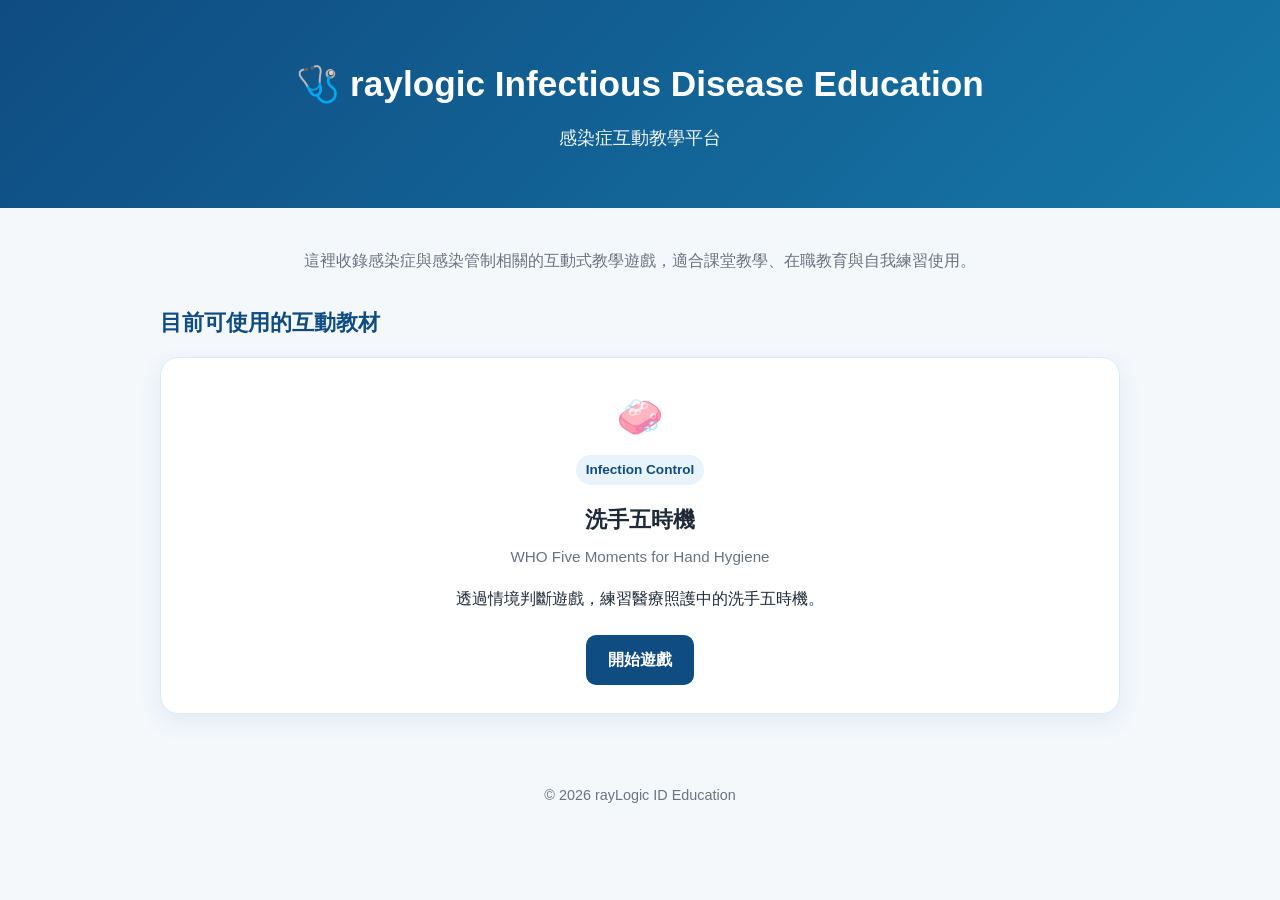
==== index.html @ b6603755 "Update index.html 修正標題" ====
<!DOCTYPE html>
<html lang="zh-Hant">
<head>
  <meta charset="UTF-8" />
  <meta name="viewport" content="width=device-width, initial-scale=1.0" />
  <title>RayLogic ID Education</title>
  <style>
    :root {
      --primary: #0f4c81;
      --primary-light: #e8f3fb;
      --text: #1f2937;
      --muted: #6b7280;
      --background: #f4f8fb;
      --card: #ffffff;
      --border: #dbeafe;
    }

    * {
      box-sizing: border-box;
    }

    body {
      margin: 0;
      font-family: Arial, "Noto Sans TC", "Microsoft JhengHei", sans-serif;
      background: var(--background);
      color: var(--text);
      line-height: 1.6;
    }

    header {
      background: linear-gradient(135deg, #0f4c81, #1677a8);
      color: white;
      padding: 56px 20px;
      text-align: center;
    }

    header h1 {
      margin: 0 0 12px;
      font-size: 2.2rem;
    }

    header p {
      margin: 0;
      font-size: 1.1rem;
      opacity: 0.95;
    }

    main {
      max-width: 1000px;
      margin: 40px auto;
      padding: 0 20px;
    }

    .intro {
      text-align: center;
      margin-bottom: 28px;
      color: var(--muted);
    }

    .section-title {
      margin: 32px 0 16px;
      font-size: 1.35rem;
      color: var(--primary);
    }

    .grid {
      display: grid;
      grid-template-columns: repeat(auto-fit, minmax(260px, 1fr));
      gap: 20px;
    }

    .card {
      background: var(--card);
      border: 1px solid var(--border);
      border-radius: 18px;
      padding: 28px;
      box-shadow: 0 8px 24px rgba(15, 76, 129, 0.08);
      transition: transform 0.2s ease, box-shadow 0.2s ease;

      text-align: center;
    }

    .card:hover {
      transform: translateY(-3px);
      box-shadow: 0 12px 30px rgba(15, 76, 129, 0.14);
    }

    .emoji {
      font-size: 2.4rem;
      margin-bottom: 8px;
    }

    .card h3 {
      margin: 0 0 8px;
      font-size: 1.35rem;
    }

    .card .subtitle {
      margin: 0 0 14px;
      color: var(--muted);
      font-size: 0.95rem;
    }

    .tag {
      display: inline-block;
      margin-bottom: 18px;
      padding: 4px 10px;
      background: var(--primary-light);
      color: var(--primary);
      border-radius: 999px;
      font-size: 0.85rem;
      font-weight: 700;
    }

    .button {
      display: inline-block;
      margin-top: 8px;
      padding: 12px 22px;
      background: var(--primary);
      color: white;
      text-decoration: none;
      border-radius: 10px;
      font-weight: 700;
    }

    .button:hover {
      background: #16629d;
    }

    .note {
      margin-top: 34px;
      padding: 18px 20px;
      background: white;
      border-left: 5px solid var(--primary);
      border-radius: 12px;
      color: var(--muted);
      font-size: 0.95rem;
    }

    footer {
      text-align: center;
      color: var(--muted);
      padding: 30px 20px 40px;
      font-size: 0.9rem;
    }
  </style>
</head>
<body>

  <header>
    <h1>🩺 raylogic Infectious Disease Education</h1>
    <p>感染症互動教學平台</p>
  </header>

  <main>
    <p class="intro">
      這裡收錄感染症與感染管制相關的互動式教學遊戲，適合課堂教學、在職教育與自我練習使用。
    </p>

    <h2 class="section-title">目前可使用的互動教材</h2>

    <div class="grid">
      <article class="card">
        <div class="emoji">🧼</div>
        <span class="tag">Infection Control</span>
        <h3>洗手五時機</h3>
        <p class="subtitle">WHO Five Moments for Hand Hygiene</p>
        <p>透過情境判斷遊戲，練習醫療照護中的洗手五時機。</p>
        <a class="button" href="hand-hygiene/" target="_blank" rel="noopener norefeerrer">開始遊戲</a>
      </article>

      <!--
      之後新增遊戲時，複製下面這段，並修改：
      1. emoji
      2. tag
      3. h3 遊戲名稱
      4. subtitle
      5. 說明文字
      6. href 裡的資料夾名稱

      <article class="card">
        <div class="emoji">👕</div>
        <span class="tag">Infection Control</span>
        <h3>PPE 穿脫挑戰</h3>
        <p class="subtitle">Donning and Doffing Practice</p>
        <p>透過互動題目練習 PPE 穿脫順序與污染風險判斷。</p>
        <a class="button" href="ppe/" target="_blank" rel="noopener norefeerrer">開始遊戲</a>
      </article>
      -->
    </div>

  </main>

  <footer>
    © 2026 rayLogic ID Education
  </footer>

</body>
</html>
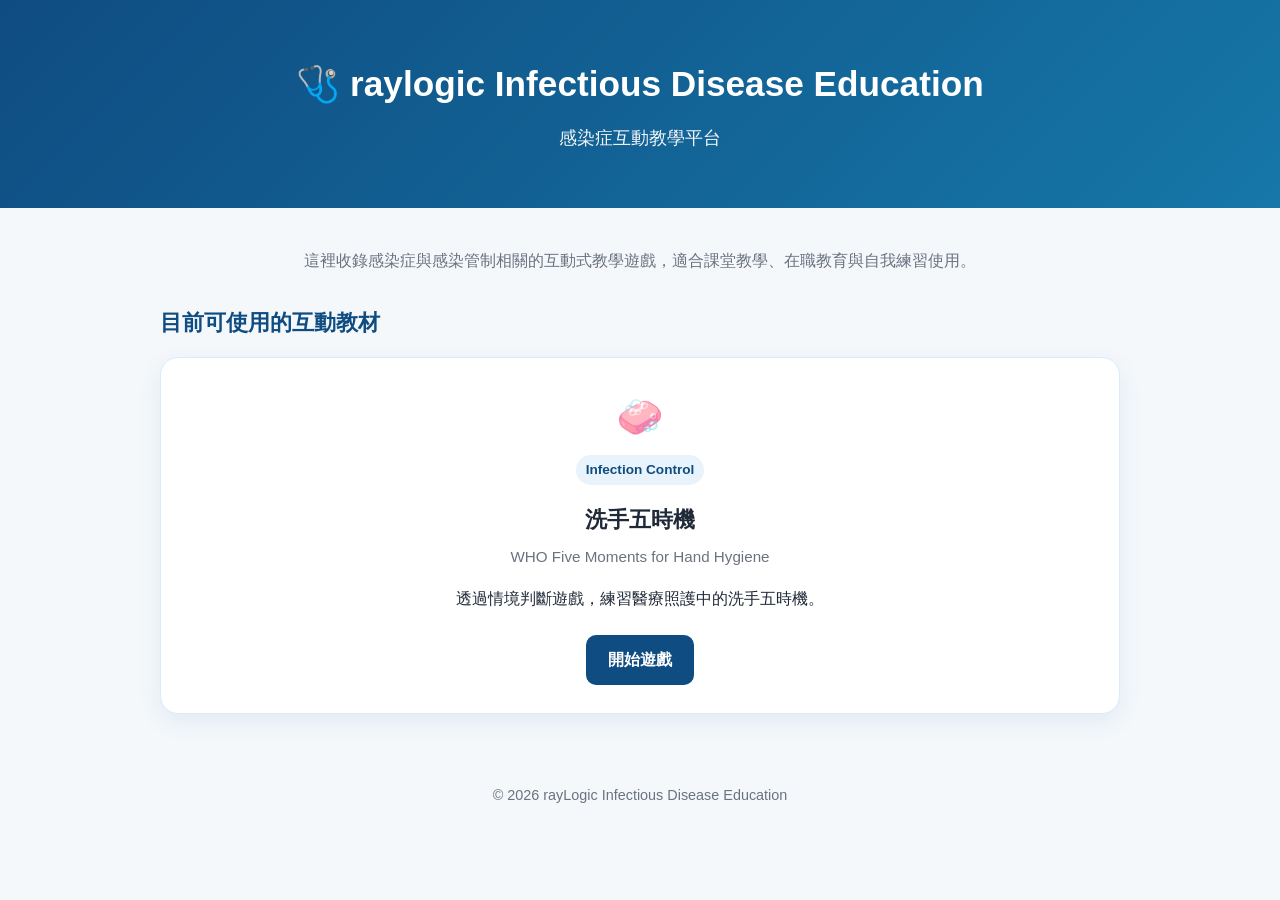
==== commit 191c257f: "Update index.html 修改標題" ====
--- a/index.html
+++ b/index.html
@@ -3,7 +3,7 @@
 <head>
   <meta charset="UTF-8" />
   <meta name="viewport" content="width=device-width, initial-scale=1.0" />
-  <title>RayLogic ID Education</title>
+  <title>raylogic Infectious Disease Education</title>
   <style>
     :root {
       --primary: #0f4c81;
@@ -192,7 +192,7 @@
   </main>
 
   <footer>
-    © 2026 rayLogic ID Education
+    © 2026 rayLogic Infectious Disease Education
   </footer>
 
 </body>
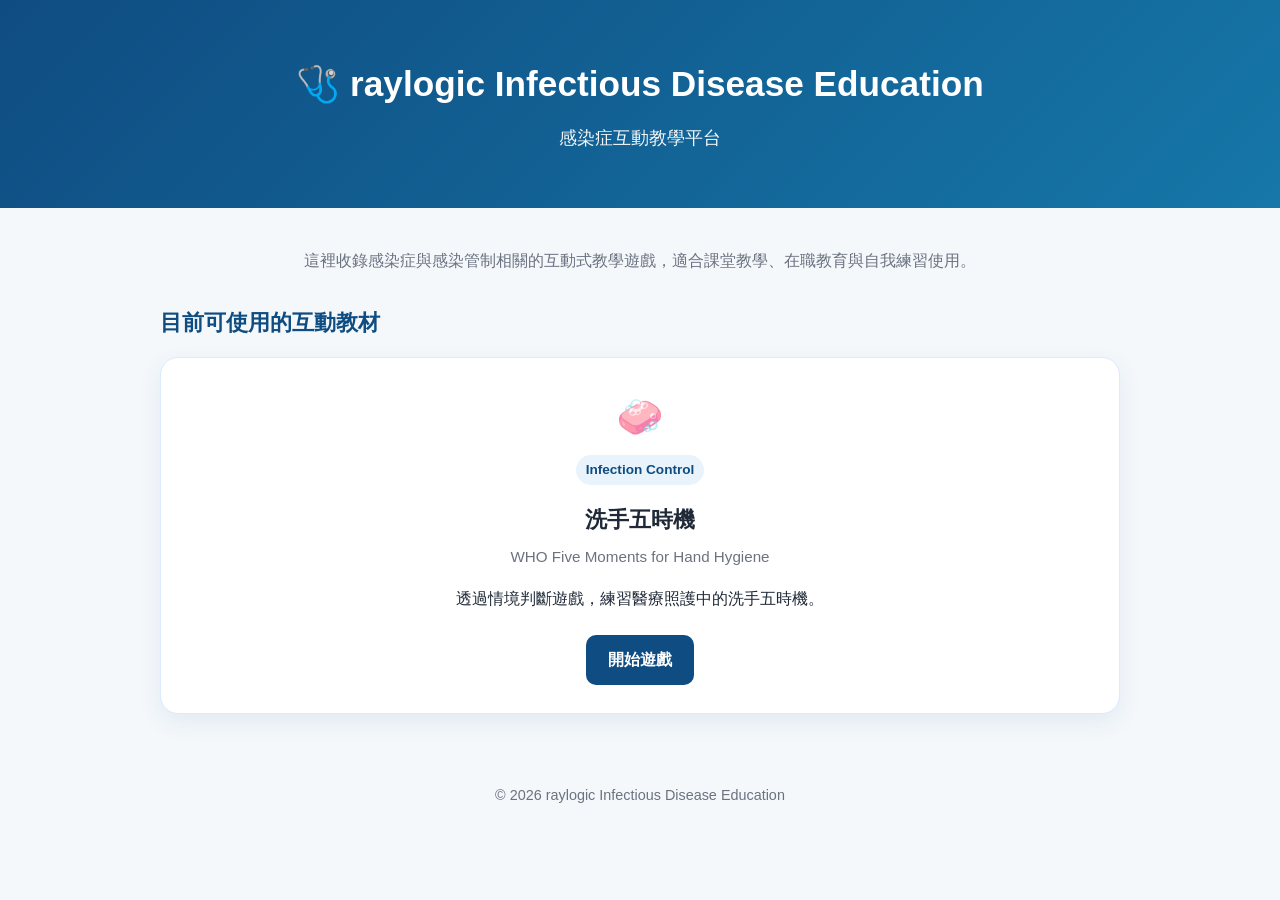
==== commit e9bb34d4: "Update index.html" ====
--- a/index.html
+++ b/index.html
@@ -192,7 +192,7 @@
   </main>
 
   <footer>
-    © 2026 rayLogic Infectious Disease Education
+    © 2026 raylogic Infectious Disease Education
   </footer>
 
 </body>
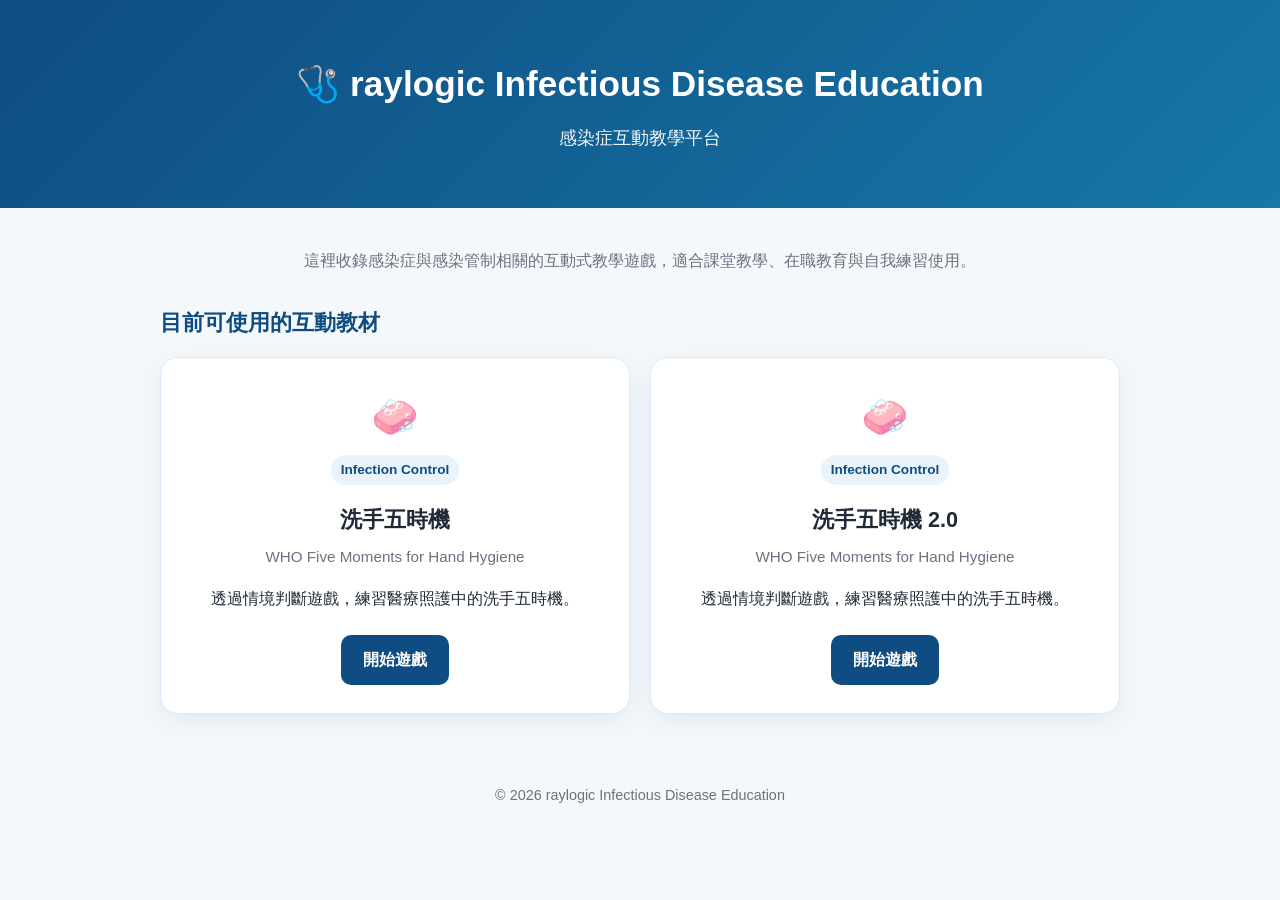
==== commit c754e731: "Update index.html 新增洗手五時機2.0" ====
--- a/index.html
+++ b/index.html
@@ -168,7 +168,14 @@
         <p>透過情境判斷遊戲，練習醫療照護中的洗手五時機。</p>
         <a class="button" href="hand-hygiene/" target="_blank" rel="noopener norefeerrer">開始遊戲</a>
       </article>
-
+      <article class="card">
+        <div class="emoji">🧼</div>
+        <span class="tag">Infection Control</span>
+        <h3>洗手五時機 2.0</h3>
+        <p class="subtitle">WHO Five Moments for Hand Hygiene</p>
+        <p>透過情境判斷遊戲，練習醫療照護中的洗手五時機。</p>
+        <a class="button" href="ppe/" target="_blank" rel="noopener norefeerrer">開始遊戲</a>
+      </article>
       <!--
       之後新增遊戲時，複製下面這段，並修改：
       1. emoji
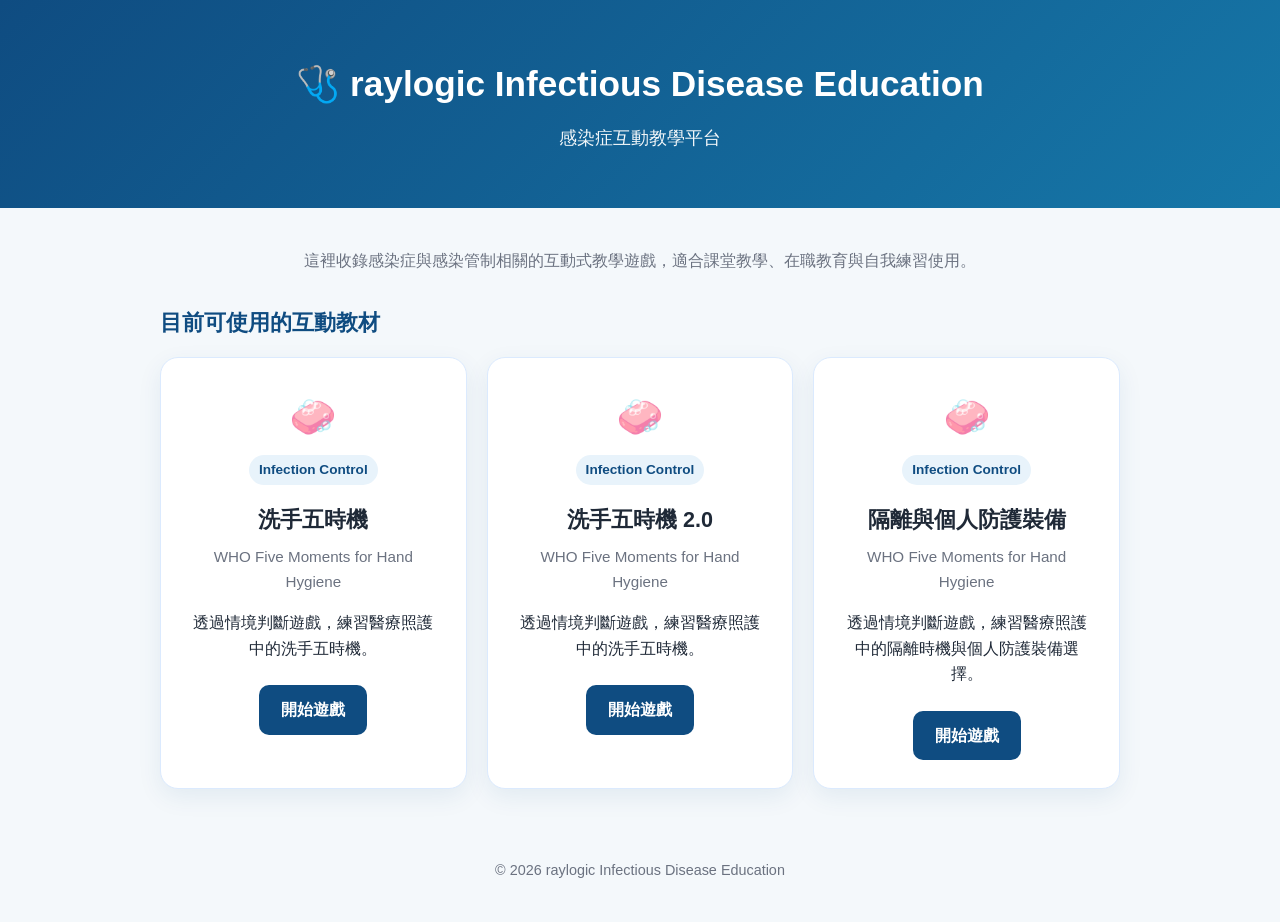
==== commit cc0e77aa: "Update index.html 新增隔離與個人防護裝備" ====
--- a/index.html
+++ b/index.html
@@ -174,7 +174,15 @@
         <h3>洗手五時機 2.0</h3>
         <p class="subtitle">WHO Five Moments for Hand Hygiene</p>
         <p>透過情境判斷遊戲，練習醫療照護中的洗手五時機。</p>
-        <a class="button" href="ppe/" target="_blank" rel="noopener norefeerrer">開始遊戲</a>
+        <a class="button" href="hand-hygiene-2.0/" target="_blank" rel="noopener norefeerrer">開始遊戲</a>
+      </article>
+            <article class="card">
+        <div class="emoji">🧼</div>
+        <span class="tag">Infection Control</span>
+        <h3>隔離與個人防護裝備</h3>
+        <p class="subtitle">WHO Five Moments for Hand Hygiene</p>
+        <p>透過情境判斷遊戲，練習醫療照護中的隔離時機與個人防護裝備選擇。</p>
+        <a class="button" href="isolation-ppe-simulation/" target="_blank" rel="noopener norefeerrer">開始遊戲</a>
       </article>
       <!--
       之後新增遊戲時，複製下面這段，並修改：
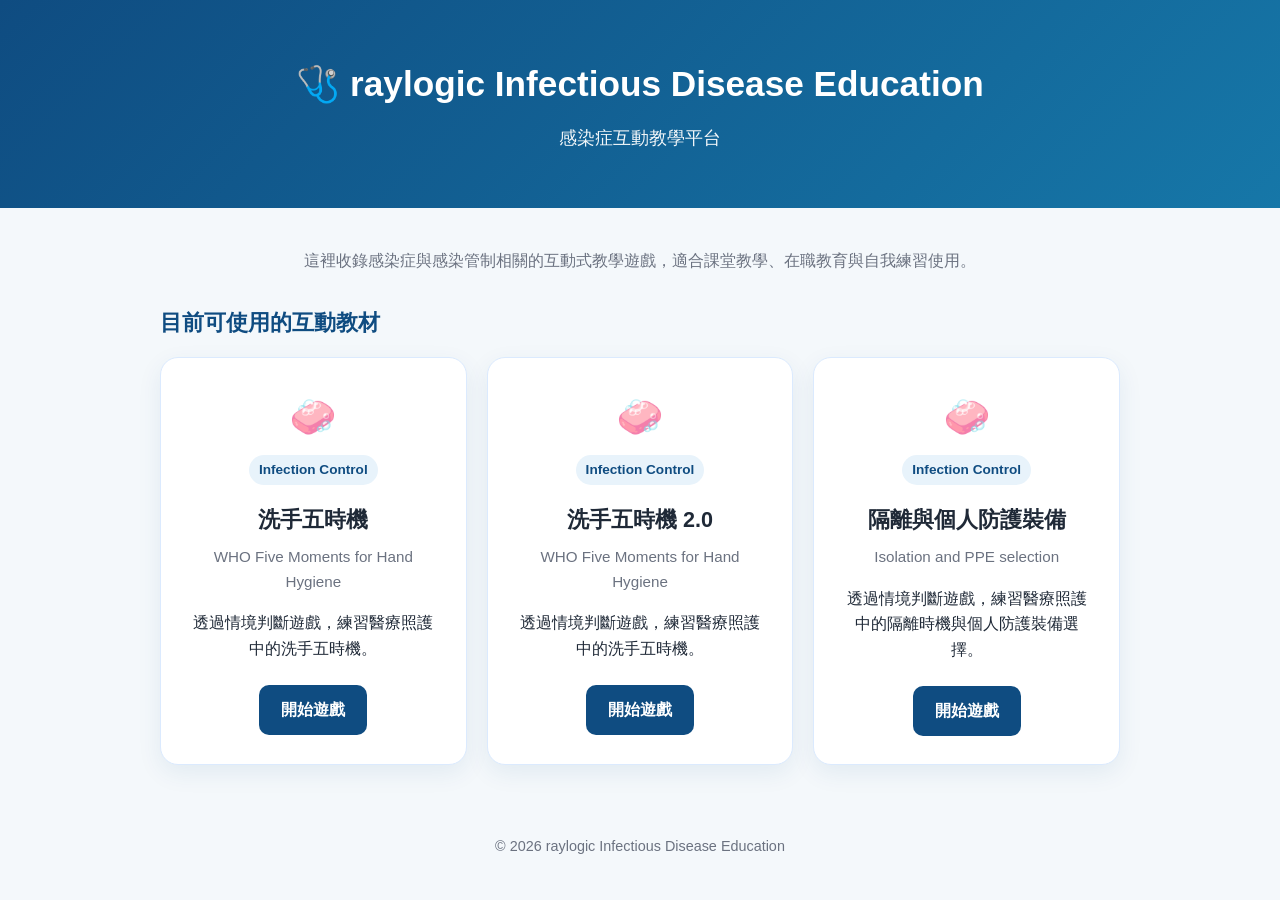
==== commit 9ebf50ff: "Update index.html" ====
--- a/index.html
+++ b/index.html
@@ -180,7 +180,7 @@
         <div class="emoji">🧼</div>
         <span class="tag">Infection Control</span>
         <h3>隔離與個人防護裝備</h3>
-        <p class="subtitle">WHO Five Moments for Hand Hygiene</p>
+        <p class="subtitle">Isolation and PPE selection</p>
         <p>透過情境判斷遊戲，練習醫療照護中的隔離時機與個人防護裝備選擇。</p>
         <a class="button" href="isolation-ppe-simulation/" target="_blank" rel="noopener norefeerrer">開始遊戲</a>
       </article>
